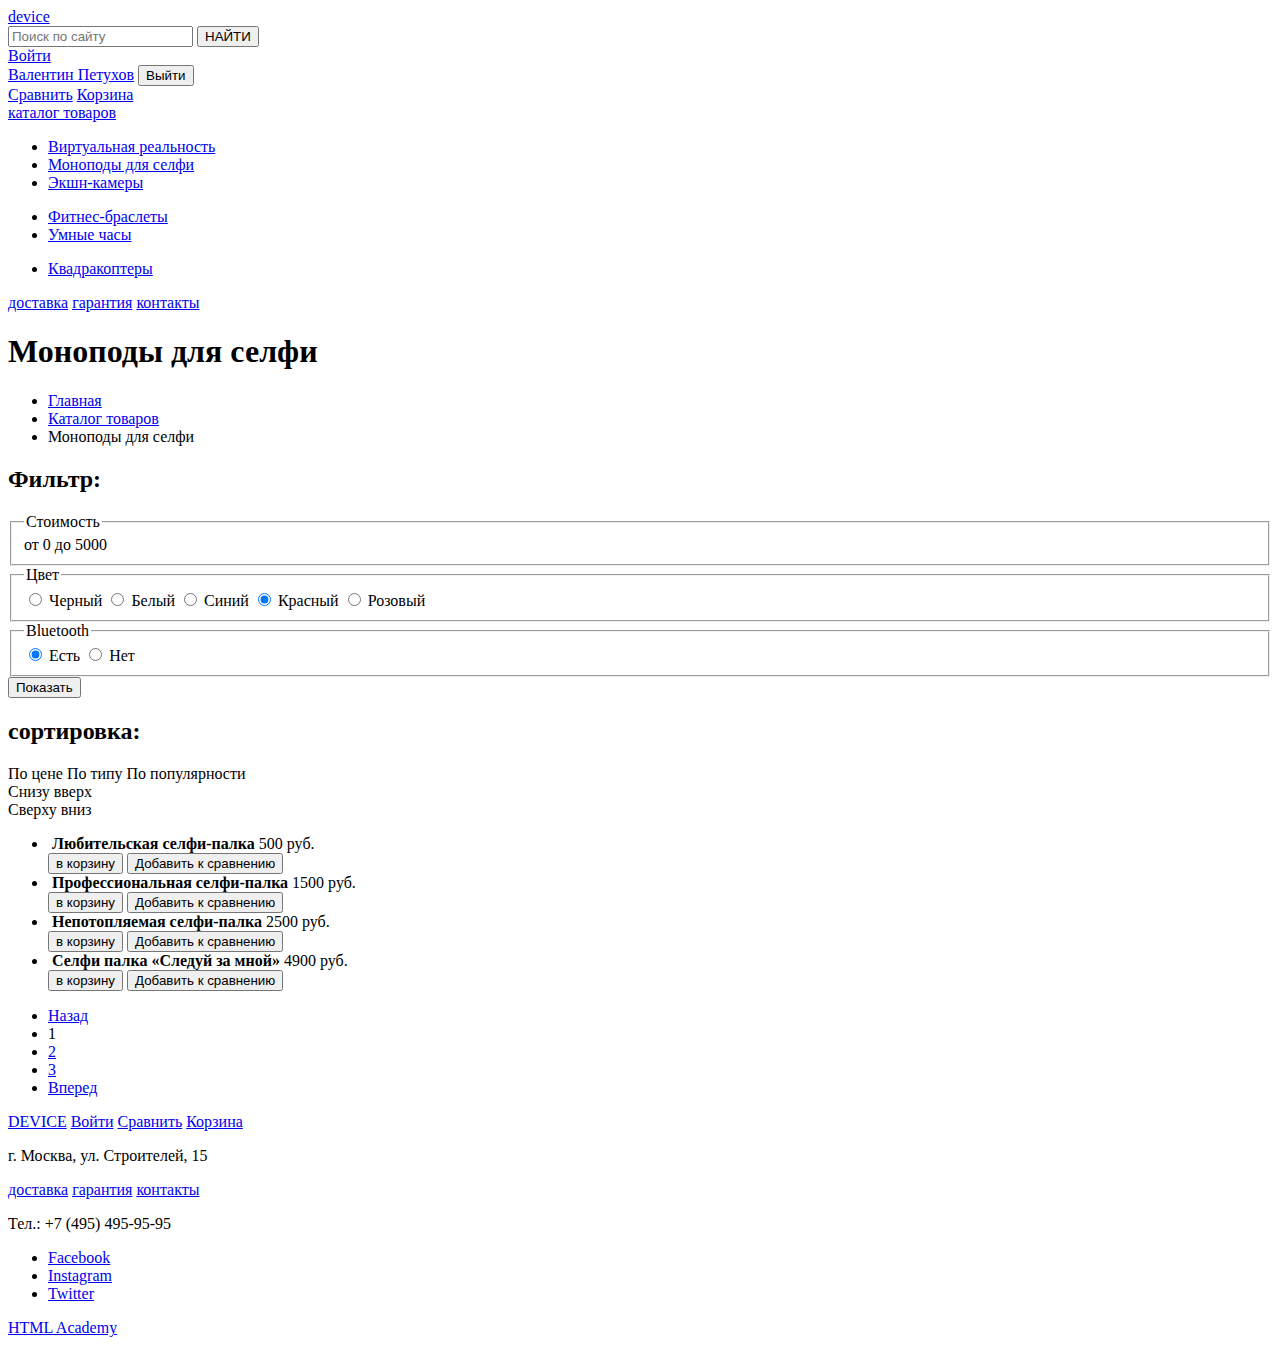
==== catalog.html @ 4309c5f3 "Сделал верстку страницы каталога" ====
<!DOCTYPE html>
<html lang="ru">
  <head>
    <meta charset="UTF-8">
    <meta name="keywords" content="купить гаджет">
    <meta name="description" content="Отличный сайт гаджетов">
    <title>DEVICE</title>
  </head>

  <body class="inner-page">
    <header>
      <a class="header-logo logo" href="index.html">device</a>

      <form class="header-site-search" action="#" method="get">
        <input type="text" placeholder="Поиск по сайту">
        <input type="submit" value="НАЙТИ">
      </form>

      <div class="header-user">
        <div class="header-user-out">
          <a class="header-user-link user-link" href="#">Войти</a>
        </div>
        <div class="header-user-in">
          <a href="#">Валентин Петухов</a>
          <button>Выйти</button>
        </div>
      </div>

      <a class="header-compare compare" href="#">Сравнить</a>

      <a class="header-cart cart" href="#">Корзина</a>

      <div class="header-catalog-goods">
        <a href="#">каталог товаров</a>
        <div class="header-catalog-goods-contains">
          <ul class="header-catalog-goods-peopls">
            <li><a href="#">Виртуальная реальность</a></li>
            <li><a href="#">Моноподы для селфи</a></li>
            <li><a href="#">Экшн-камеры</a></li>
          </ul>
          <ul class="header-catalog-goods-gadget">
            <li><a href="#">Фитнес-браслеты</a></li>
            <li><a href="#">Умные часы</a></li>
          </ul>
          <ul class="header-catalog-goods-quadcopter">
            <li><a href="#">Квадракоптеры</a></li>
          </ul>
        </div>
      </div>

      <a class="header-delivery delivery" href="#">доставка</a>

      <a class="header-guarantee guarantee" href="#">гарантия</a>

      <a class="header-contacts contacts" href="#" >контакты</a>

    </header>

    <main>
      <h1>Моноподы для селфи</h1>

      <ul class="headcrambs">
        <li><a href="index.html">Главная</a></li>
        <li><a href="#">Каталог товаров</a></li>
        <li><a>Моноподы для селфи</a></li>
      </ul>

      <form class="filters" action="#" method="get">

        <h2 class="filters-title">Фильтр:</h2>

        <fieldset class="filters-cost">
          <legend class="filters-legend">Стоимость</legend>
          <div class="scale">
            <div class="bar"></div>
            <div class="toggle toggle-min"></div>
            <div class="toggle toggle-max"></div>
          </div>
          <span class="cost-min">от 0</span>
          <span class="cost-max">до 5000</span>
        </fieldset>

        <fieldset class="filters-color">
          <legend class="filters-legend">Цвет</legend>
          <input type="radio" name="color" value="black" id="black" checked>
          <label for="black">Черный</label>
          <input type="radio" name="color" value="white" id="white">
          <label for="white">Белый</label>
          <input type="radio" name="color" value="blue" id="blue" checked>
          <label for="blue">Синий</label>
          <input type="radio" name="color" value="red" id="red" checked>
          <label for="red">Красный</label>
          <input type="radio" name="color" value="pink" id="pink">
          <label for="pink">Розовый</label>
        </fieldset>

        <fieldset class="filters-bluetooth">
          <legend class="filters-legend">Bluetooth</legend>
          <input type="radio" name="bluetooth" value="bluetooth-in" id="bluetooth-in" checked>
          <label for="bluetooth-in">Есть</label>
          <input type="radio" name="bluetooth" value="bluetooth-out" id="bluetooth-out">
          <label for="bluetooth-out">Нет</label>
        </fieldset>

        <button type="submit">Показать</button>

      </form>

      <div class="sort-catalog-container">

        <section class="sort">
          <h2 class="visually-hidden">сортировка:</h2>
          <span class="sort-cost sort-active">По цене</span>
          <span class="sort-type">По типу</span>
          <span class="sort-popularity">По популярности</span>
          <div class="sort-contain">
            <div class="sort-bottom-up sort-bu-activ">
              <span class="visually-hidden">Cнизу вверх</span>
            </div>
            <div class="sort-up-bottom">
              <span class="visually-hidden">Сверху вниз</span>
            </div>
          </div>
        </section>

        <ul class="goods">
          <li class="goods-items">
            <img class="goods-image" src="" alt="">
            <b class="goods-title">Любительская селфи-палка</b>
            <span class="goods-prise">500 руб.</span>
            <div class="goods-hover">
              <button class="btn" type="button">в корзину</button>
              <button class="goods-compare">Добавить к сравнению</button>
            </div>
          </li>
          <li class="goods-items">
            <img class="goods-image" src="" alt="">
            <b class="goods-title">Профессиональная селфи-палка</b>
            <span class="goods-prise">1500 руб.</span>
            <div class="goods-hover">
              <button class="btn" type="button">в корзину</button>
              <button class="goods-compare">Добавить к сравнению</button>
            </div>
          </li>
          <li class="goods-items">
            <img class="goods-image" src="" alt="">
            <b class="goods-title">Непотопляемая селфи-палка</b>
            <span class="goods-prise">2500 руб.</span>
            <div class="goods-hover">
              <button class="btn" type="button">в корзину</button>
              <button class="goods-compare">Добавить к сравнению</button>
            </div>
          </li>
          <li class="goods-items goods-new">
            <img class="goods-image" src="" alt="">
            <b class="goods-title">Селфи палка «Следуй за мной»</b>
            <span class="goods-prise">4900 руб.</span>
            <div class="goods-hover">
              <button class="btn" type="button">в корзину</button>
              <button class="goods-compare">Добавить к сравнению</button>
            </div>
          </li>
        </ul>

        <ul class="pagination-list">
          <li><a class="prev" href="#">Назад</a></li>
          <li><a class="pagination-current">1</a></li>
          <li><a href="#">2</a></li>
          <li><a href="#">3</a></li>
          <li><a class="next" href="#">Вперед</a></li>
        </ul>
      </div>

    </main>

    <footer>
      <a class="footer-logo logo" href="index.html">DEVICE</a>
      <a class="footer-user-link user-link" href="#">Войти</a>
      <a class="footer-compare compart" href="#">Сравнить</a>
      <a class="footer-cart cart" href="#">Корзина</a>
      <p class="footer-address">г. Москва, ул. Строителей, 15</p>
      <a class="footer-delivery delivery" href="#">доставка</a>
      <a class="footer-guarantee guarantee" href="#">гарантия</a>
      <a class="footer-contacts contacts" href="#">контакты</a>
      <p class="footer-phone">Тел.: +7 (495) 495-95-95</p>
      <div class="footer-social">
        <ul>
          <li><a href="#"><span class="visually-hidden">Facebook</span></a></li>
          <li><a href="#"><span class="visually-hidden">Instagram</span></a></li>
          <li><a href="#"><span class="visually-hidden">Twitter</span></a></li>
        </ul>
      </div>
      <a href="#"><span class="visually-hidden">HTML Academy</span></a>
    </footer>

  </body>

</html>
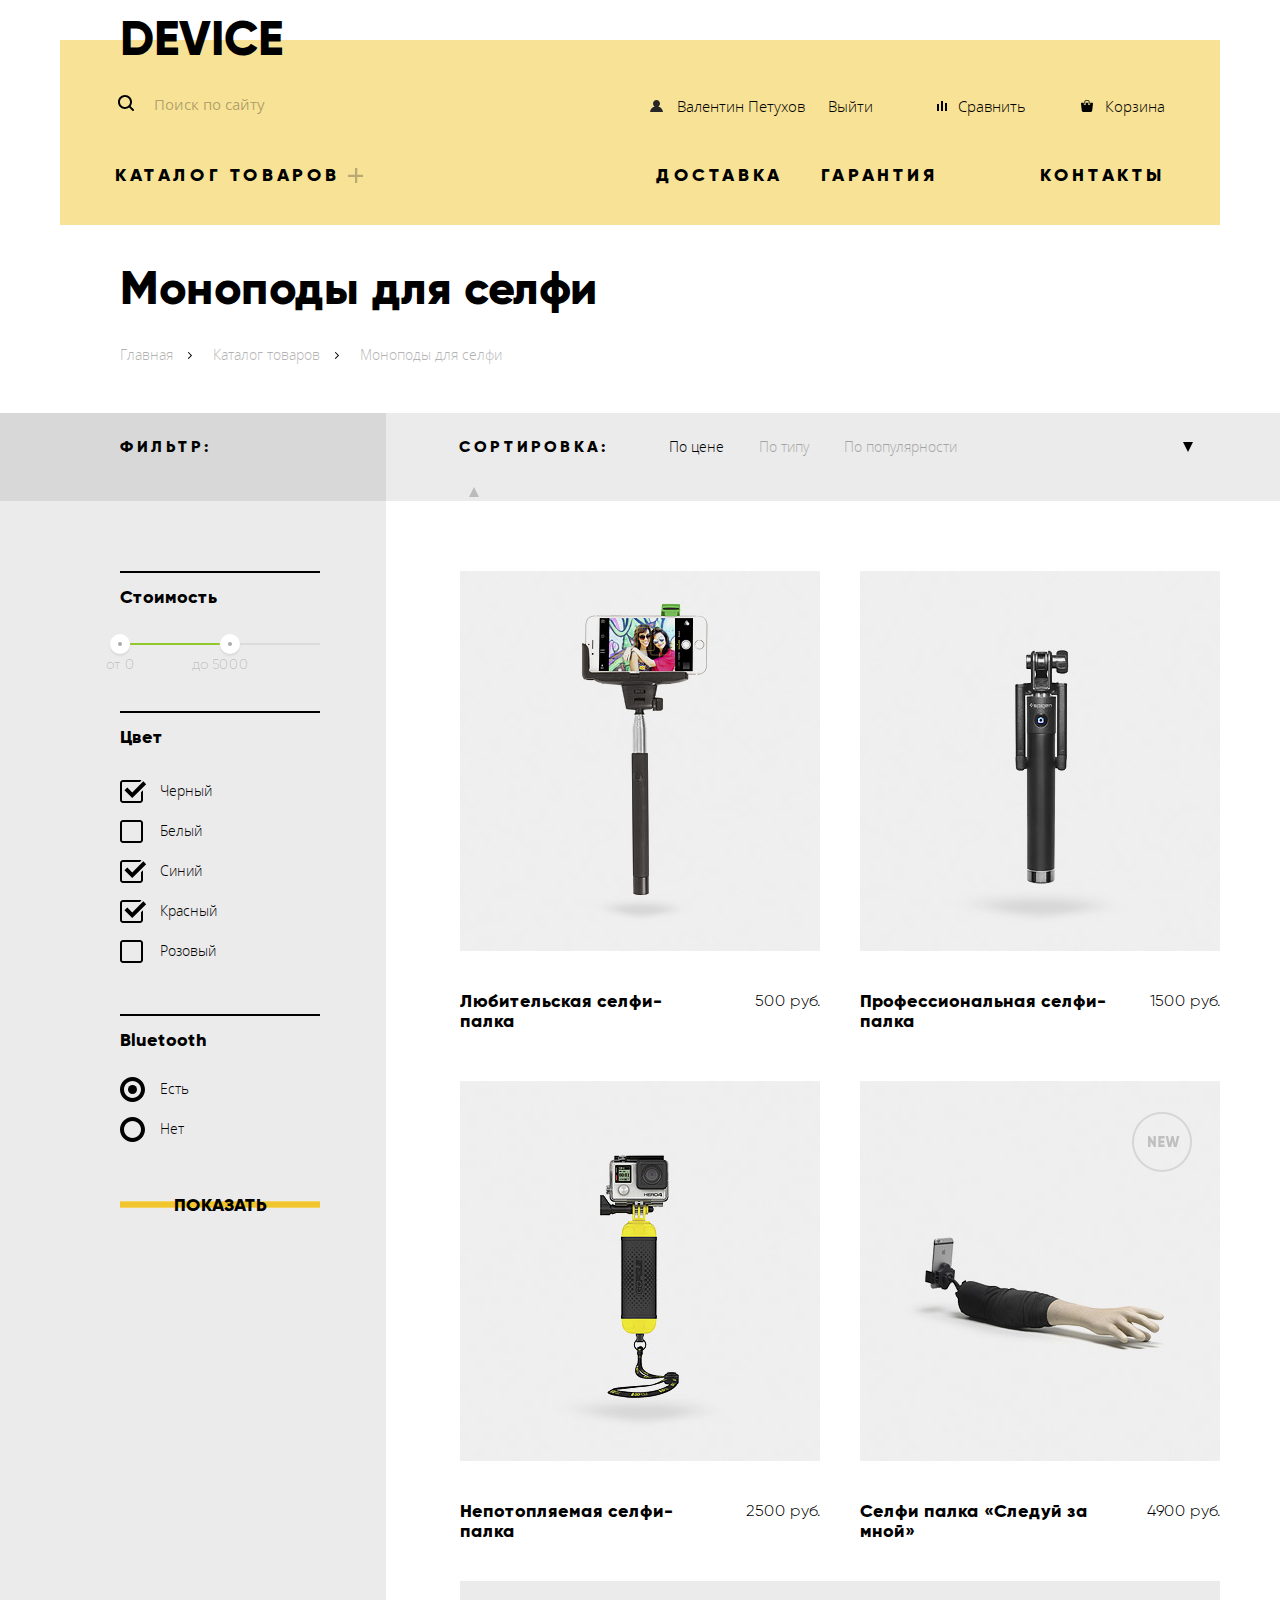
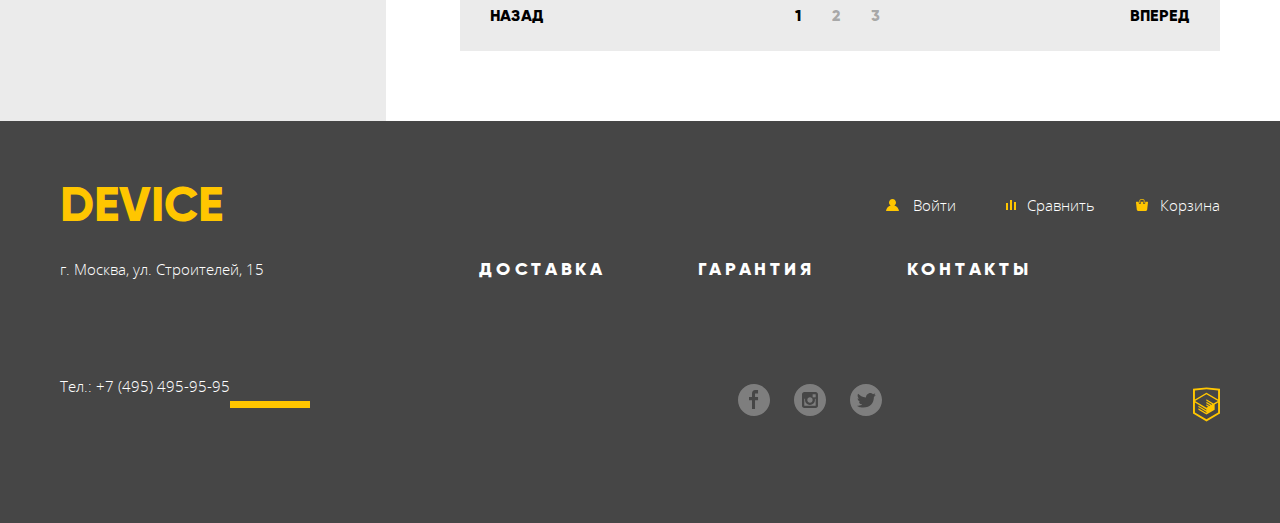
==== commit 1ac8c6b0: "Добавил все стили" ====
--- a/catalog.html
+++ b/catalog.html
@@ -4,193 +4,214 @@
     <meta charset="UTF-8">
     <meta name="keywords" content="купить гаджет">
     <meta name="description" content="Отличный сайт гаджетов">
+    <link rel="stylesheet" href="css/normalize.css">
+    <link rel="stylesheet" href="css/style.css">
     <title>DEVICE</title>
   </head>
 
   <body class="inner-page">
-    <header>
-      <a class="header-logo logo" href="index.html">device</a>
-
-      <form class="header-site-search" action="#" method="get">
-        <input type="text" placeholder="Поиск по сайту">
-        <input type="submit" value="НАЙТИ">
-      </form>
-
-      <div class="header-user">
-        <div class="header-user-out">
-          <a class="header-user-link user-link" href="#">Войти</a>
-        </div>
-        <div class="header-user-in">
-          <a href="#">Валентин Петухов</a>
-          <button>Выйти</button>
-        </div>
-      </div>
-
-      <a class="header-compare compare" href="#">Сравнить</a>
-
-      <a class="header-cart cart" href="#">Корзина</a>
-
-      <div class="header-catalog-goods">
-        <a href="#">каталог товаров</a>
-        <div class="header-catalog-goods-contains">
-          <ul class="header-catalog-goods-peopls">
-            <li><a href="#">Виртуальная реальность</a></li>
-            <li><a href="#">Моноподы для селфи</a></li>
-            <li><a href="#">Экшн-камеры</a></li>
-          </ul>
-          <ul class="header-catalog-goods-gadget">
-            <li><a href="#">Фитнес-браслеты</a></li>
-            <li><a href="#">Умные часы</a></li>
-          </ul>
-          <ul class="header-catalog-goods-quadcopter">
-            <li><a href="#">Квадракоптеры</a></li>
-          </ul>
-        </div>
-      </div>
-
-      <a class="header-delivery delivery" href="#">доставка</a>
-
-      <a class="header-guarantee guarantee" href="#">гарантия</a>
-
-      <a class="header-contacts contacts" href="#" >контакты</a>
-
-    </header>
+    <div class="wrapper">
+      <header class="site-header">
+        <a href="index.html" class="header-logo logo">device</a>
+
+        <form class="header-site-search" action="#" method="get">
+          <input type="search" placeholder="Поиск по сайту">
+          <input type="submit" value="Найти">
+        </form>
+
+        <div class="header-user">
+          <div class="header-user-out">
+            <a class="header-user-link user-link" href="#">Войти</a>
+          </div>
+          <div class="header-user-in show">
+            <a href="#">Валентин Петухов</a>
+            <button>Выйти</button>
+          </div>
+        </div>
+
+        <a class="compare" href="#">Сравнить</a>
+
+        <a class="cart" href="#">Корзина</a>
+
+        <div class="header-catalog-goods">
+          <a href="#"><span>каталог товаров</span></a>
+          <div class="header-catalog-goods-contains">
+            <ul class="header-catalog-goods-peopls">
+              <li><a href="#">Виртуальная реальность</a></li>
+              <li><a href="#">Моноподы для селфи</a></li>
+              <li><a href="#">Экшн-камеры</a></li>
+            </ul>
+            <ul class="header-catalog-goods-gadget">
+              <li><a href="#">Фитнес-браслеты</a></li>
+              <li><a href="#">Умные часы</a></li>
+            </ul>
+            <ul class="header-catalog-goods-quadcopter">
+              <li><a href="#">Квадракоптеры</a></li>
+            </ul>
+          </div>
+        </div>
+
+        <a class="header-delivery delivery" href="#">доставка</a>
+
+        <a class="header-guarantee guarantee" href="#">гарантия</a>
+
+        <a class="header-contacts contacts" href="#" >контакты</a>
+      </header>
+    </div>
 
     <main>
-      <h1>Моноподы для селфи</h1>
-
-      <ul class="headcrambs">
-        <li><a href="index.html">Главная</a></li>
-        <li><a href="#">Каталог товаров</a></li>
-        <li><a>Моноподы для селфи</a></li>
-      </ul>
-
-      <form class="filters" action="#" method="get">
-
-        <h2 class="filters-title">Фильтр:</h2>
-
-        <fieldset class="filters-cost">
-          <legend class="filters-legend">Стоимость</legend>
-          <div class="scale">
-            <div class="bar"></div>
-            <div class="toggle toggle-min"></div>
-            <div class="toggle toggle-max"></div>
-          </div>
-          <span class="cost-min">от 0</span>
-          <span class="cost-max">до 5000</span>
-        </fieldset>
-
-        <fieldset class="filters-color">
-          <legend class="filters-legend">Цвет</legend>
-          <input type="radio" name="color" value="black" id="black" checked>
-          <label for="black">Черный</label>
-          <input type="radio" name="color" value="white" id="white">
-          <label for="white">Белый</label>
-          <input type="radio" name="color" value="blue" id="blue" checked>
-          <label for="blue">Синий</label>
-          <input type="radio" name="color" value="red" id="red" checked>
-          <label for="red">Красный</label>
-          <input type="radio" name="color" value="pink" id="pink">
-          <label for="pink">Розовый</label>
-        </fieldset>
-
-        <fieldset class="filters-bluetooth">
-          <legend class="filters-legend">Bluetooth</legend>
-          <input type="radio" name="bluetooth" value="bluetooth-in" id="bluetooth-in" checked>
-          <label for="bluetooth-in">Есть</label>
-          <input type="radio" name="bluetooth" value="bluetooth-out" id="bluetooth-out">
-          <label for="bluetooth-out">Нет</label>
-        </fieldset>
-
-        <button type="submit">Показать</button>
-
-      </form>
-
-      <div class="sort-catalog-container">
-
-        <section class="sort">
-          <h2 class="visually-hidden">сортировка:</h2>
-          <span class="sort-cost sort-active">По цене</span>
-          <span class="sort-type">По типу</span>
-          <span class="sort-popularity">По популярности</span>
-          <div class="sort-contain">
-            <div class="sort-bottom-up sort-bu-activ">
-              <span class="visually-hidden">Cнизу вверх</span>
-            </div>
-            <div class="sort-up-bottom">
-              <span class="visually-hidden">Сверху вниз</span>
-            </div>
-          </div>
-        </section>
-
-        <ul class="goods">
-          <li class="goods-items">
-            <img class="goods-image" src="" alt="">
-            <b class="goods-title">Любительская селфи-палка</b>
-            <span class="goods-prise">500 руб.</span>
-            <div class="goods-hover">
-              <button class="btn" type="button">в корзину</button>
-              <button class="goods-compare">Добавить к сравнению</button>
-            </div>
-          </li>
-          <li class="goods-items">
-            <img class="goods-image" src="" alt="">
-            <b class="goods-title">Профессиональная селфи-палка</b>
-            <span class="goods-prise">1500 руб.</span>
-            <div class="goods-hover">
-              <button class="btn" type="button">в корзину</button>
-              <button class="goods-compare">Добавить к сравнению</button>
-            </div>
-          </li>
-          <li class="goods-items">
-            <img class="goods-image" src="" alt="">
-            <b class="goods-title">Непотопляемая селфи-палка</b>
-            <span class="goods-prise">2500 руб.</span>
-            <div class="goods-hover">
-              <button class="btn" type="button">в корзину</button>
-              <button class="goods-compare">Добавить к сравнению</button>
-            </div>
-          </li>
-          <li class="goods-items goods-new">
-            <img class="goods-image" src="" alt="">
-            <b class="goods-title">Селфи палка «Следуй за мной»</b>
-            <span class="goods-prise">4900 руб.</span>
-            <div class="goods-hover">
-              <button class="btn" type="button">в корзину</button>
-              <button class="goods-compare">Добавить к сравнению</button>
-            </div>
-          </li>
-        </ul>
-
-        <ul class="pagination-list">
-          <li><a class="prev" href="#">Назад</a></li>
-          <li><a class="pagination-current">1</a></li>
-          <li><a href="#">2</a></li>
-          <li><a href="#">3</a></li>
-          <li><a class="next" href="#">Вперед</a></li>
+
+      <div class="wrapper-ip">
+        <h1>Моноподы для селфи</h1>
+
+        <ul class="headcrambs">
+          <li><a href="index.html">Главная</a></li>
+          <li><a href="#">Каталог товаров</a></li>
+          <li><a>Моноподы для селфи</a></li>
         </ul>
       </div>
 
+      <div class="filter-catalog-background">
+
+        <div class="filter-catalog-top">
+          <div class="wrapper-ip">
+            <h2 class="filters-title">Фильтр:</h2>
+
+            <section class="sort">
+              <h2>сортировка:</h2>
+              <span class="sort-cost sort-active">По цене</span>
+              <span class="sort-type">По типу</span>
+              <span class="sort-popularity">По популярности</span>
+              <div class="sort-bottom-up sort-bu-activ">
+                  <span class="visually-hidden">Cнизу вверх</span>
+              </div>
+              <div class="sort-up-bottom">
+                <span class="visually-hidden">Сверху вниз</span>
+              </div>
+            </section>
+          </div>
+        </div>
+
+        <div class="filter-goods-continer wrapper-ip">
+          <form class="filters" action="#" method="get">
+            
+            <fieldset class="filters-cost">
+              <legend class="filters-legend">Стоимость</legend>
+              <div class="scale">
+                <div class="bar"></div>
+                <div class="toggle toggle-min"></div>
+                <div class="toggle toggle-max"></div>
+                <span class="cost-min">от 0</span>
+                <span class="cost-max">до 5000</span>
+              </div>
+            </fieldset>
+
+            <fieldset class="filters-color">
+              <legend class="filters-legend">Цвет</legend>
+              <input class="visually-hidden" type="checkbox" name="color" value="black" id="black" checked>
+              <label for="black">Черный</label>
+              <input class="visually-hidden" type="checkbox" name="color" value="white" id="white">
+              <label for="white">Белый</label>
+              <input class="visually-hidden" type="checkbox" name="color" value="blue" id="blue" checked>
+              <label for="blue">Синий</label>
+              <input class="visually-hidden" type="checkbox" name="color" value="red" id="red" checked>
+              <label for="red">Красный</label>
+              <input class="visually-hidden" type="checkbox" name="color" value="pink" id="pink">
+              <label for="pink">Розовый</label>
+            </fieldset>
+
+            <fieldset class="filters-bluetooth">
+              <legend class="filters-legend">Bluetooth</legend>
+              <input class="visually-hidden" type="radio" name="bluetooth" value="bluetooth-in" id="bluetooth-in" checked>
+              <label for="bluetooth-in">Есть</label>
+              <input class="visually-hidden" type="radio" name="bluetooth" value="bluetooth-out" id="bluetooth-out">
+              <label for="bluetooth-out">Нет</label>
+            </fieldset>
+
+            <button class="btn" type="submit">Показать</button>
+          </form>
+          
+          <div class="goods-pagination-container">
+
+            <ul class="goods">
+              <li class="goods-items">
+                <img class="goods-image" src="img/item-1.jpg" alt="Любительская селфи-палка" width="360" height="380">
+                <div class="goods-title-price-contain">
+                  <b class="goods-title">Любительская селфи-палка</b>
+                  <span class="goods-prise">500 руб.</span>
+                </div>
+                <div class="goods-hover">
+                  <button class="btn" type="button">в корзину</button>
+                  <button class="goods-compare">Добавить к сравнению</button>
+                </div>
+              </li>
+              <li class="goods-items">
+                <img class="goods-image" src="img/item-2.jpg" alt="Профессиональная селфи-палка" width="360" height="380">
+                <div class="goods-title-price-contain">
+                  <b class="goods-title">Профессиональная селфи-палка</b>
+                  <span class="goods-prise">1500 руб.</span>
+                </div>
+                <div class="goods-hover">
+                  <button class="btn" type="button">в корзину</button>
+                  <button class="goods-compare">Добавить к сравнению</button>
+                </div>
+              </li>
+              <li class="goods-items">
+                <img class="goods-image" src="img/item-3.jpg" alt="Непотопляемая селфи-палка" width="360" height="380">
+                <div class="goods-title-price-contain">
+                  <b class="goods-title">Непотопляемая селфи-палка</b>
+                  <span class="goods-prise">2500 руб.</span>
+                </div>
+                <div class="goods-hover">
+                  <button class="btn" type="button">в корзину</button>
+                  <button class="goods-compare">Добавить к сравнению</button>
+                </div>
+              </li>
+              <li class="goods-items goods-new">
+                <img class="goods-image" src="img/item-4.jpg" alt="Селфи палка «Следуй за мной»" width="360" height="380">
+                <div class="goods-title-price-contain">
+                  <b class="goods-title">Селфи палка «Следуй за мной»</b>
+                  <span class="goods-prise">4900 руб.</span>
+                </div>
+                <div class="goods-hover">
+                  <button class="btn" type="button">в корзину</button>
+                  <button class="goods-compare">Добавить к сравнению</button>
+                </div>
+              </li>
+            </ul>
+
+            <ul class="pagination-list">
+              <li><a class="prev" href="#">Назад</a></li>
+              <li><a class="pagination-current">1</a></li>
+              <li><a href="#">2</a></li>
+              <li><a href="#">3</a></li>
+              <li><a class="next" href="#">Вперед</a></li>
+            </ul>
+          </div>
+        </div>
+      </div>
+
     </main>
 
     <footer>
-      <a class="footer-logo logo" href="index.html">DEVICE</a>
-      <a class="footer-user-link user-link" href="#">Войти</a>
-      <a class="footer-compare compart" href="#">Сравнить</a>
-      <a class="footer-cart cart" href="#">Корзина</a>
-      <p class="footer-address">г. Москва, ул. Строителей, 15</p>
-      <a class="footer-delivery delivery" href="#">доставка</a>
-      <a class="footer-guarantee guarantee" href="#">гарантия</a>
-      <a class="footer-contacts contacts" href="#">контакты</a>
-      <p class="footer-phone">Тел.: +7 (495) 495-95-95</p>
-      <div class="footer-social">
-        <ul>
-          <li><a href="#"><span class="visually-hidden">Facebook</span></a></li>
-          <li><a href="#"><span class="visually-hidden">Instagram</span></a></li>
-          <li><a href="#"><span class="visually-hidden">Twitter</span></a></li>
+      <div class="wrapper">
+        <a class="footer-logo logo" href="index.html" >DEVICE</a>
+        <a class="footer-user-link user-link" href="#">Войти</a>
+        <a class="footer-compare compare" href="#">Сравнить</a>
+        <a class="footer-cart cart" href="#">Корзина</a>
+        <p class="footer-address">г. Москва, ул. Строителей, 15</p>
+        <a class="footer-delivery delivery" href="#">доставка</a>
+        <a class="footer-guarantee guarantee" href="#">гарантия</a>
+        <a class="footer-contacts contacts" href="#">контакты</a>
+        <p class="footer-phone">Тел.: +7 (495) 495-95-95</p>
+        <span class="footer-styleline"></span>
+        <ul class="footer-social">
+          <li><a class="footer-social-fb" href="#"><span class="visually-hidden">Facebook</span></a></li>
+          <li><a class="footer-social-inst" href="#"><span class="visually-hidden">Instagram</span></a></li>
+          <li><a class="footer-social-tw" href="#"><span class="visually-hidden">Twitter</span></a></li>
         </ul>
+        <a class="footer-copyright" href="#"><span class="visually-hidden">HTML Academy</span></a>
       </div>
-      <a href="#"><span class="visually-hidden">HTML Academy</span></a>
     </footer>
 
   </body>
--- a/css/style.css
+++ b/css/style.css
@@ -0,0 +1,1859 @@
+@font-face {
+  font-family: 'Gilroy';
+  font-style: normal;
+  font-weight: 300;
+  src: local('Gilroy Light'),
+       url('../fonts/Gilroy-Light.woff') format('woff');
+}
+
+@font-face {
+  font-family: 'Gilroy';
+  font-style: normal;
+  font-weight: 900;
+  src: local('Gilroy ExtraBold'),
+       url('../fonts/Gilroy-ExtraBold.woff') format('woff');
+}
+
+@font-face {
+  font-family: 'OpenSans';
+  font-style: normal;
+  font-weight: 300;
+  src: local('Open Sans Light'),
+       url('../fonts/opensanslight.woff') format('woff');
+}
+
+@font-face {
+  font-family: 'OpenSans';
+  font-style: normal;
+  font-weight: 400;
+  src: local('Open Sans'),
+       url('../fonts/opensans.woff') format('woff');
+}
+
+body {
+  padding: 0;
+  margin: 0;
+  box-sizing: border-box;
+  min-width: 1200px;
+
+  font-family: 'Gilroy', sans-serif;
+  font-size: 18px;
+  line-height: 20px;
+  font-weight: bolder;
+  text-transform: uppercase;
+  color: #000;
+
+  background-color: #fff;
+}
+
+*, 
+*::before,
+*::after {
+  box-sizing: inherit;
+}
+
+a {
+  text-decoration: none;
+}
+
+img {
+  max-width: 100%;
+  height: auto;
+}
+
+.visually-hidden:not(:focus):not(:active),
+input.visually-hidden {
+  position: absolute;
+
+  width: 1px;
+  height: 1px;
+  margin: -1px;
+  border: 0;
+  padding: 0;
+
+  white-space: nowrap;
+
+  clip-path: inset(100%);
+  clip: rect(0 0 0 0);
+  overflow: hidden;
+}
+
+.wrapper {
+  width: 1160px;
+  margin: 0 auto;
+}
+
+.btn {
+  display: inline-block;
+  padding: 10px 45px;
+  height: 40px;
+
+  font-family: 'Gilroy', sans-serif;
+  font-size: 18px;
+  line-height: 18px;
+  font-weight: bolder;
+  text-transform: uppercase;
+  text-align: center;
+  vertical-align: middle;
+  color: #000;
+
+  background-color: transparent;
+  border: none;
+  background-image: 
+  linear-gradient(transparent 0, transparent 16px, #f4d361 16px, #f4d361 17px, #f0c52e 17px, #f0c52e 22px, #f4d361 22px, #f4d361 23px, transparent 23px, transparent 100%);
+}
+
+.btn:hover {
+  background-image: none;
+  background-color: #f0c52e
+}
+
+.btn:active {
+  color: rgba(0,0,0,.3);
+}
+
+.site-header {
+  position: relative;
+
+  display: flex;
+  flex-wrap: wrap;
+  align-items: center;
+  padding: 55px;
+  padding-top: 35px;
+  padding-bottom: 40px;
+  margin-top: 40px;
+  background-color: #f7e296;
+}
+
+.logo {
+  font-size: 48px;
+  line-height: 48px;
+
+  cursor: default;
+  color: #000;
+}
+
+.logo[href]:hover {
+  opacity: .6;
+
+  cursor: pointer;
+}
+
+.logo[href]:active {
+  opacity: .3;
+}
+
+.header-logo {
+  position: absolute;
+  top: -25px;
+  left: 60px;
+}
+
+.header-site-search {
+  display: flex;
+  padding: 0;
+  margin: 0;
+  margin-right: 100px;
+  margin-bottom: 40px;
+  height: 50px;
+  width: 435px;
+
+  font-size: 0;
+}
+
+.header-site-search input[type="submit"] {
+  display: none;
+  padding: 5px 15px;
+
+  font-family: "OpenSans", sans-serif;
+  font-size: 15px;
+  line-height: 36px;
+  text-align: center;
+  
+  border: 2px solid #000;
+  background-color: transparent;
+}
+
+.header-site-search input[type="search"] {
+  padding-top: 10px;
+  padding-left: 39px;
+  width: 355px;
+
+  font-family: "OpenSans", sans-serif;
+  font-size: 15px;
+  line-height: 36px;
+  color: rgb(0,0,0);
+
+  background-color: transparent;
+  background-image: url("../img/search.svg");
+  background-repeat: no-repeat;
+  background-position: 3px 20px;
+  border: none;
+  border-bottom: 2px solid transparent;
+}
+
+.header-site-search input[type="search"]::-webkit-input-placeholder {
+  font-family: "OpenSans", sans-serif;
+  font-size: 15px;
+  line-height: 36px;
+  color: rgba(0,0,0,.3);
+}
+
+.header-site-search input[type="search"]::-moz-placeholder {
+  font-size: 15px;
+  line-height: 36px;
+  font-family: "OpenSans", sans-serif;
+  color: rgba(0,0,0,.3);
+}
+
+.header-site-search input[type="search"]:hover::-webkit-input-placeholder {
+  color: rgba(0,0,0,.6);
+}
+
+.header-site-search input[type="search"]:hover::-moz-placeholder {
+  color: rgba(0,0,0,.6);
+}
+
+.header-site-search input[type="search"]:focus {
+  border-color: #000;
+}
+
+.header-site-search input[type="search"]:focus+input[type="submit"]{
+  display: block;
+}
+
+.header-site-search input[type="submit"]:hover {
+  color: #fff;
+
+  background-color: #000;
+}
+
+.header-site-search input[type="submit"]:active {
+  color: rgba(255,255,255,.3);
+}
+
+.header-user {
+  width: 260px;
+  margin-right: 27px;
+  margin-bottom: 29px;
+}
+
+.header-user-out {
+  display: none;
+  width: 80px;
+}
+
+.user-link,
+.header-user-in a,
+.compare,
+.cart {
+  padding-left: 27px;
+
+  font-family: "OpenSans", sans-serif;
+  font-size: 15px;
+  line-height: 36px;
+  text-transform: none;
+  font-weight: 300;
+  color: #000;
+
+  background-repeat: no-repeat;
+  background-position: 0 50%;
+}
+
+.user-link {
+  width: 80px;
+
+  background-image: url("../img/user.svg");
+}
+
+.header-user-in {
+  display: none;
+}
+
+.header-user-in a {
+  margin-right: 18px;
+  background-image: url("../img/user.svg");
+}
+
+.header-user-in button {
+  padding: 0;
+  font-family: "OpenSans", sans-serif;
+  font-size: 15px;
+  line-height: 36px;
+  text-transform: none;
+  font-weight: 300;
+  color: #000;
+
+  background-color: transparent;
+  border: none;
+}
+
+.header-user-in a {
+  margin-right: 18px;
+  background-image: url("../img/user.svg");
+}
+
+.compare {
+  background-image: url("../img/compare.svg");
+  padding-left: 21px;
+  margin-right: auto;
+  margin-bottom: 29px;
+}
+
+.cart {
+  background-image: url("../img/cart.svg");
+  padding-left: 24px;
+  margin-bottom: 29px;
+}
+
+.user-link:hover,
+.header-user-in a:hover,
+.header-user-in button:hover,
+.compare:hover,
+.cart:hover {
+  opacity: .6;
+}
+
+.user-link:active,
+.header-user-in a:active,
+.header-user-in button:active,
+.compare:active,
+.cart:active {
+  opacity: .3;
+}
+
+.header-catalog-goods>a,
+.delivery,
+.guarantee,
+.contacts {
+  font-size: 18px;
+  line-height: 18px;
+  color: #000;
+  letter-spacing: .2em;
+}
+
+.header-catalog-goods>a{
+  position: relative;
+
+  padding-right: 23px;
+  margin-right: 293px;
+}
+
+.header-catalog-goods>a::after {
+  content: '';
+
+  position: absolute;
+  right: 0;
+  top: 50%;
+
+  width: 15px;
+  height: 15px;
+  margin-top: -7.5px;
+
+  background-image: url("../img/plus.png");
+  background-repeat: no-repeat;
+  background-position: 0 0;
+}
+
+.header-catalog-goods-contains {
+  position: absolute;
+  left: 0;
+  top: 150px;
+  z-index: 10;
+  
+  display: none;
+  width: 100%;
+  padding: 55px;
+  padding-top: 40px;
+  padding-bottom: 8px;
+  margin: 0;
+  
+  background-color: #f7e296;
+}
+
+.header-catalog-goods-peopls,
+.header-catalog-goods-gadget,
+.header-catalog-goods-quadcopter {
+  padding: 0;
+  margin: 0;
+  margin-right: 60px;
+
+  font-family: "OpenSans", sans-serif;
+  font-size: 15px;
+  line-height: 15px;
+  text-transform: none;
+  font-weight: 300;
+
+  list-style: none;
+}
+
+.header-catalog-goods-contains a {
+  display: block;
+  margin-bottom: 26px;
+
+  color: #000;
+}
+
+.header-catalog-goods-contains a:hover{
+  opacity: .6;
+}
+
+.header-catalog-goods-contains a:active{
+  opacity: .3;
+}
+
+.header-catalog-goods:hover .header-catalog-goods-contains {
+  display: flex;
+}
+
+.header-delivery {
+  margin-right: 38px;
+}
+
+.header-guarantee {
+  margin-right: auto;
+}
+
+
+.header-catalog-goods>a:hover span,
+.delivery:hover,
+.guarantee:hover,
+.contacts:hover {
+  opacity: .6;
+}
+
+.header-catalog-goods>a:active span,
+.delivery:active,
+.guarantee:active,
+.contacts:active {
+  opacity: .3;
+}
+
+.slider {
+  position: relative;
+
+  padding-left: 600px;
+  padding-top: 100px;
+  margin-bottom: 73px;
+  min-height: 538px;
+
+
+  background-image: linear-gradient(#f7e296 0%, #f7e296 130px, #fff 130px, #fff 100%);
+}
+
+.slider::before {
+  content: '';
+
+  position: absolute;
+  top: 56px;
+  left: 600px;
+
+  width: 100px;
+  height: 7px;
+
+  background-color: #fff;
+}
+
+.slider-1, .slider-2, .slider-3 {
+  display: none;
+}
+
+.slider-selector {
+  position: absolute;
+  top: 346px;
+  left: 1000px;
+
+  font-size: 0;
+}
+
+.slider label {
+  position: relative;
+
+  display: inline-block;
+  width: 12px;
+  height: 12px;
+  margin-right: 21px;
+
+  border: 1px solid #000;
+  border-radius: 50%;
+
+  cursor: pointer;
+}
+
+.slider label::before {
+  position: absolute;
+  top: 50%;
+  left: 50%;
+ 
+  width: 6px;
+  height: 6px;
+  margin-left: -3px;
+  margin-top: -3px;
+
+  border: 1px solid #000;
+  border-radius: 50%;
+
+  cursor: pointer;
+}
+
+.slider img {
+  position: absolute;
+  top: 0;
+  left: 0;
+}
+
+.slider-number {
+  position: absolute;
+  top: 4px;
+  right: 0;
+
+  font-size: 180px;
+  line-height: 180px;
+  color: #fff;
+}
+
+.slider-title {
+  position: relative;
+  z-index: 1;
+
+  display: block;
+  margin-bottom: 25px;
+  min-height: 110px;
+
+  font-size: 47px;
+  line-height: 55px;
+  text-transform: none;
+}
+
+.slider-about {
+  margin: 0;
+  padding: 0;
+  margin-bottom: 35px;
+  min-height: 60px;
+
+  font-family: "OpenSans", sans-serif;
+  font-size: 15px;
+  line-height: 30px;
+  text-transform: none;
+  font-weight: 300;
+}
+
+.slider-btn {
+  margin-bottom: 53px;
+}
+
+.slider-features td {
+  width: 160px;
+  padding-bottom: 12px;
+
+  font-size: 36px;
+  line-height: 36px;
+  text-transform: none;
+  font-weight: 300;
+  text-align: left;
+}
+
+.slider-features th {
+  font-family: "OpenSans", sans-serif;
+  font-size: 13px;
+  line-height: 20px;
+  text-transform: none;
+  font-weight: 300;
+  text-align: left;
+}
+
+#slider-1:checked ~ .slider-1,
+#slider-2:checked ~ .slider-2,
+#slider-3:checked ~ .slider-3 {
+  display: block;
+}
+
+#slider-1:checked ~ .slider-selector label[for="slider-1"]::before,
+#slider-2:checked ~ .slider-selector label[for="slider-2"]::before,
+#slider-3:checked ~ .slider-selector label[for="slider-3"]::before {
+  content: '';
+}
+
+.catalog-goods {
+  margin-bottom: 70px;
+}
+
+.catalog-goods ul{
+  display: flex;
+  flex-wrap: wrap;
+  padding: 0;
+  margin: 0;
+
+  list-style: none;
+}
+
+.catalog-goods li{
+  width: 160px;
+  flex-grow: 0;
+  margin-right: 40px;
+  margin-bottom: 17px;
+}
+
+.catalog-goods li:nth-child(6n){
+  margin-right: 0;
+}
+
+.catalog-goods a{
+  position: relative;
+
+  display: block;
+  padding-top: 200px;
+
+  color: #000;
+  text-transform: none;
+
+  background-image: linear-gradient(#f7e296 0%, #f7e296 160px, transparent 160px, transparent 100%);
+}
+
+.catalog-goods svg{
+  position: absolute;
+  top: 80px;
+  left: 50%;
+
+  transform: translate(-50%, -50%);
+}
+
+.catalog-goods li:nth-child(2) svg{
+  top: 100px;
+}
+
+.catalog-goods a:hover {
+  background-image: linear-gradient(#f0c52e 0%, #f0c52e 160px, transparent 160px, transparent 100%);
+}
+
+.catalog-goods a:active svg {
+  opacity: .3;
+}
+
+.service {
+  background-image: linear-gradient( transparent 100px, #e5e5e5 100px);
+}
+
+.service .wrapper {
+  position: relative;
+
+  min-height: 390px;
+  margin-bottom: 90px;
+}
+
+.service-switch-container {
+  position: absolute;
+  top: 0;
+  left: 0;
+
+  display: flex;
+  flex-direction: column;
+  align-items: flex-start;
+  width: 284px;
+  height: 320px;
+
+  border-right: 8px solid #000;
+
+  overflow: hidden;
+}
+
+.service-switch-container label{
+  position: relative;
+
+  padding: 10px;
+  width: 160px;
+  margin-bottom: 25px;
+  text-align: center;
+}
+
+.service-switch-container label:first-child {
+  margin-top: 80px;
+}
+
+.service-switch-container label:last-child {
+  margin-bottom: 0;
+}
+
+.service-switch-container label::after {
+  position: absolute;
+  top:0;
+  right: -120px;
+
+  height: 40px;
+  width: 120px;
+
+  background-color: #000;
+}
+
+#service-delivery:checked ~ .service-switch-container label[for="service-delivery"],
+#service-guarantee:checked ~ .service-switch-container label[for="service-guarantee"],
+#service-credit:checked ~ .service-switch-container label[for="service-credit"] {
+  color: #f7e184;
+
+  background-image: none;
+  background-color: #000;
+}
+
+#service-delivery:checked ~ .service-switch-container label[for="service-delivery"]::after,
+#service-guarantee:checked ~ .service-switch-container label[for="service-guarantee"]::after,
+#service-credit:checked ~ .service-switch-container label[for="service-credit"]::after {
+  content: '';
+}
+
+.service-list {
+  padding: 0;
+  margin: 0;
+
+  list-style: none;
+}
+
+.service-list li {
+  position: absolute;
+  top: 53px;
+  left: 400px;
+
+  display: none;
+  padding-right: 320px;
+  padding-top: 20px;
+}
+
+.service-title {
+  margin: 0;
+  margin-bottom: 40px;
+
+  font-size: 47px;
+  line-height: 47px;
+  text-transform: none;
+}
+
+.service-description{
+  margin: 0;
+  width: 440px;
+
+  font-family: "OpenSans", sans-serif;
+  font-size: 15px;
+  line-height: 30px;
+  text-transform: none;
+  font-weight: 300;
+  text-align: left;
+}
+
+.service-list li:first-child {
+  background-image: url("../img/delivery.svg");
+  background-repeat: no-repeat;
+  background-position: top 32px right 60px;
+}
+
+.service-list li:nth-child(2) {
+  background-image: url("../img/warranty.svg");
+  background-repeat: no-repeat;
+  background-position: top 10px right 45px;
+}
+
+.service-list li:last-child {
+  background-image: url("../img/credit.svg");
+  background-repeat: no-repeat;
+  background-position: top 5px right 70px;
+}
+
+#service-delivery:checked ~ .service-list li:nth-child(1),
+#service-guarantee:checked ~ .service-list li:nth-child(2),
+#service-credit:checked ~ .service-list li:nth-child(3) {
+  display: block;
+}
+
+.manufacturer {
+  margin-bottom: 95px;
+}
+
+.manufacturer-list {
+  display: flex;
+  justify-content: space-between;
+
+  padding: 0;
+  margin: 0;
+
+  list-style: none;
+}
+
+.manufacturer-list a{
+  display: block;
+
+  width: 260px;
+  height: 100px;
+
+  background-repeat: no-repeat;
+  background-position: 0 0;
+}
+
+.manufacturer-list li:nth-child(1) a{
+  background-image: url("../img/logo-1.png");
+}
+
+.manufacturer-list li:nth-child(1) a:hover{
+  background-image: url("../img/logo-1-hover.png");
+}
+
+.manufacturer-list li:nth-child(2) a{
+  background-image: url("../img/logo-2.png");
+}
+
+.manufacturer-list li:nth-child(2) a:hover{
+  background-image: url("../img/logo-2-hover.png");
+}
+
+.manufacturer-list li:nth-child(3) a{
+  background-image: url("../img/logo-3.png");
+}
+
+.manufacturer-list li:nth-child(3) a:hover{
+  background-image: url("../img/logo-3-hover.png");
+}
+
+.manufacturer-list li:nth-child(4) a{
+  background-image: url("../img/logo-4.png");
+}
+
+.manufacturer-list li:nth-child(4) a:hover{
+  background-image: url("../img/logo-4-hover.png");
+}
+
+.about-us-contain {
+  display: flex;
+  justify-content: space-between;
+  margin-bottom: 85px;
+}
+
+.about-us-contain h2{
+  position: relative;
+
+  margin: 0;
+  padding: 50px 0;
+
+  font-size: 47px; 
+  line-height: 47px;
+  text-transform: none;
+}
+
+.about-us-contain h2::before{
+  content: '';
+
+  position: absolute;
+  top: 0;
+  left: 0;
+  width: 80px;
+  height: 7px;
+
+  background-color: #000;
+}
+
+.about-us-contain p{
+  margin: 0;
+
+  font-family: "OpenSans", sans-serif;
+  font-size: 15px;
+  line-height: 30px;
+  text-transform: none;
+  font-weight: 300;
+  text-align: left;
+}
+
+.about-us-contain .btn {
+  margin-top: auto;
+  width: 260px;
+}
+
+.about-us-delivery,
+.about-us-contacts {
+  display: flex;
+  flex-direction: column;
+  width: 560px;
+}
+
+.about-us-delivery p {
+  width: 480px;
+}
+
+.about-us-delivery p:last-of-type {
+  width: 480px;
+  margin-top: 35px;
+  margin-bottom: 60px;
+}
+
+.about-us-delivery ul {
+  padding: 0;
+  margin: 0;
+  margin-bottom: 54px;
+
+  list-style-type: none;
+}
+
+.about-us-delivery li {
+  position: relative;
+
+  padding-left: 35px;
+
+  font-size: 16px;
+  line-height: 40px;
+  text-transform: none;
+}
+
+.about-us-delivery li::before {
+  content: '';
+
+  position: absolute;
+  top: 50%;
+  left: 0;
+
+  width: 8px;
+  height: 8px;
+  margin-top: -4px;
+
+  border: 2px solid #e5e5e5;
+  border-radius: 50%;
+  background-color: #fff;
+}
+
+.map-container{
+  position: relative;
+}
+
+.map-container iframe{
+  position: absolute;
+  top: 0;
+  left: 0;
+
+  border: none;
+}
+
+.map-container iframe{
+  border: none;
+}
+
+.about-us-contacts p{
+  margin-bottom: 40px;
+}
+
+.about-us-contacts img{
+  margin-bottom: 70px;
+}
+
+footer {
+  background-color: #464646;
+}
+
+footer .wrapper{
+  display: flex;
+  align-items: center;
+  flex-wrap: wrap;
+  justify-content: space-between;
+  padding: 0;
+  padding-top: 60px;
+  padding-bottom: 60px;
+}
+
+.footer-logo{
+  margin-right: 660px;
+
+  color: #ffc600;
+}
+
+.footer-user-link {
+  margin-right: 38px;
+
+  color: #fff;
+
+  background-image: url("../img/user-footer.svg");
+}
+
+.footer-compare {
+  margin: 0;
+  margin-right: 38px;
+
+  color: #fff;
+  
+  background-image: url("../img/compare-footer.svg");
+}
+
+.footer-cart {
+  margin: 0;
+
+  color: #fff;
+
+  background-image: url("../img/cart-footer.svg");
+}
+
+.footer-address,
+.footer-phone {
+  margin-top: 25px;
+  margin-bottom: 62px;
+
+  font-family: "OpenSans", sans-serif;
+  font-size: 15px;
+  line-height: 30px;
+  text-transform: none;
+  font-weight: 300;
+
+  color: #fff;
+}
+
+.footer-address {
+  margin-right: 160px;
+}
+
+.footer-delivery {
+  margin-right: 38px;
+  margin-top: 25px;
+  margin-bottom: 62px;
+
+  color: #fff;
+}
+
+.footer-guarantee {
+  margin-right: 38px;
+  margin-top: 25px;
+  margin-bottom: 62px;
+  
+  color: #fff;
+}
+
+.footer-contacts {
+  margin-top: 25px;
+  margin-bottom: 62px;
+  margin-right: 188px;
+  
+  color: #fff;
+}
+
+.footer-styleline {
+  display: block;
+  margin-right: 380px;
+
+  width: 80px;
+  height: 7px;
+
+  background-color: #ffc600;
+}
+
+.footer-social {
+  margin: 0;
+  padding: 0;
+
+  width: 240px;
+
+  text-align: center;
+  font-size: 0;
+
+  list-style: none;
+}
+
+.footer-social li{
+  display: inline-block;
+
+  font-size: 18px;
+}
+
+.footer-social a{
+  display: block;
+  width: 32px;
+  height: 32px;
+
+  background-position: 0 0;
+  background-repeat: no-repeat;
+  opacity: .3;
+}
+
+.footer-social a:hover, 
+.footer-copyright:hover {
+  opacity: 0.6;
+}
+
+.footer-social a:active {
+  opacity: 0.1;
+}
+
+.footer-social-fb {
+  margin-right: 24px;
+
+  background-image: url("../img/fb.svg");
+}
+
+.footer-social-inst {
+  margin-right: 24px;
+
+  background-image: url("../img/inst.svg");
+}
+
+.footer-social-tw {
+  background-image: url("../img/tw.svg");
+}
+
+.footer-copyright {
+  display: block;
+  width: 27px;
+  height: 35px;
+  margin-left: auto;
+
+  background-image: url("../img/logo-html.svg");
+  background-position: top 0  left 0;
+  background-repeat: no-repeat;
+}
+
+.footer-copyright:active {
+  opacity: .3;
+}
+
+.modal {
+  position: fixed;
+  top: 100px;
+  left: 50%;
+  z-index: 20;
+
+  display: none;
+  width: 960px;
+  height: 559px;
+
+  box-shadow: 0px 10px 20px 0 rgba(4,6,6,1);
+
+  transform: translateX(-50%);
+}
+
+
+
+.modal-map iframe{
+  position: absolute;
+  top: 0;
+  left: 0;
+
+  width: 960px;
+  height: 559px;
+
+  border: none;
+}
+
+.close {
+  position: absolute;
+  top: 23px;
+  right: 23px;
+
+  width: 55px;
+  height: 55px;
+
+  background-color: #f0c52e;
+  border: none;
+  border-radius: 50%;
+  opacity: .5;
+
+  cursor: pointer;
+}
+
+.close::before {
+  content: '';
+
+  position: absolute;
+  top: 13px;
+  left: 50%;
+
+  width: 2px;
+  height: 29px;
+  margin-left: -1px;
+
+  background-color: #fff;
+
+  transform: rotate(45deg);
+}
+
+.close::after {
+  content: '';
+
+  position: absolute;
+  top: 50%;
+  left: 13px;
+
+  width: 29px;
+  height: 2px;
+  margin-top: -1px;
+
+  background-color: #fff;
+
+  transform: rotate(45deg);
+}
+
+.close:hover {
+  opacity: 1;
+}
+
+.close:active {
+  opacity: .3;
+}
+
+.modal-letter {
+  padding: 100px;
+  padding-bottom: 80px;
+
+  font-size: 0;
+
+  background-color: #fff;
+}
+
+.user-name-container,
+.user-email-container,
+.user-text-container {
+  display: inline-block;
+
+  width: 360px;
+  margin: 0;
+  margin-bottom: 38px;
+
+  font-size: 18px;
+}
+
+.modal-letter label {
+  display: block;
+  margin-bottom: 12px;
+
+  line-height: 18px;
+  text-transform: none;
+}
+
+.modal-letter input::-webkit-input-placeholder,
+.modal-letter textarea::-webkit-input-placeholder {
+  font-family: "OpenSans", sans-serif;
+  font-size: 14px;
+  line-height: 18px;
+  text-transform: none;
+  font-weight: 400;
+
+  color: #464646;
+}
+
+.modal-letter input::-moz-placeholder,
+.modal-letter textarea::-moz-placeholder {
+  font-family: "OpenSans", sans-serif;
+  font-size: 14px;
+  line-height: 18px;
+  text-transform: none;
+  font-weight: 400;
+
+  color: #464646;
+}
+
+.user-name-container input,
+.user-email-container input,
+.user-text-container textarea {
+  display: block;
+  width: 100%;
+  padding: 15px 20px;
+
+  border: 3px solid #e5e5e5;
+  background-color: #e5e5e5;
+  opacity: .5;
+}
+
+.user-name-container {
+  margin-right: 40px;
+}
+
+.user-text-container {
+  width: 760px;
+  margin-bottom: 40px;
+}
+
+.user-name-container input:hover,
+.user-email-container input:hover,
+.user-text-container textarea:hover {
+  opacity: .8;
+}
+
+.user-name-container input:focus,
+.user-email-container input:focus,
+.user-text-container textarea:focus {
+  border-color: #f7e296;
+  background-color: #fff;
+  opacity: 1;
+}
+
+.user-name-container input:invalid,
+.user-email-container input:invalid {
+  border-color: #f6dada;
+  background-color: #f6dada;
+  opacity: 1;
+  box-shadow: none;
+}
+
+.show {
+  display: block;
+}
+
+/*ВТОРАЯ СТРАНИЦА*/
+
+.wrapper-ip {
+  width: 1160px;
+  margin: 0 auto;
+  padding-left: 60px;
+}
+
+.inner-page .site-header {
+  margin-bottom: 40px;
+}
+
+.inner-page h1 {
+  margin: 0;
+  margin-bottom: 25px;
+
+  font-size: 47px;
+  line-height: 47px;
+  text-transform: none;
+}
+
+.headcrambs {
+  margin: 0;
+  padding: 0;
+  margin-bottom: 40px;
+
+  font-size: 0;
+
+  list-style: none;
+}
+
+.headcrambs li {
+  position: relative;
+
+  display: inline-block;
+  margin-right: 40px;
+}
+
+.headcrambs li:not(:last-child)::after {
+  content: '';
+
+  position: absolute;
+  top: 50%;
+  right: -19px;
+
+  width: 4px;
+  height: 7px;
+  margin-top: -3.5px;
+
+  background-image: url("../img/nav-arrow.svg");
+  background-position: 0 0;
+  background-repeat: no-repeat;
+}
+
+.headcrambs a{
+  font-family: "OpenSans", sans-serif;
+  font-size: 14px;
+  line-height: 36px;
+  text-transform: none;
+  font-weight: 300;
+
+  color: #000;
+
+  opacity: .3;
+}
+
+.headcrambs a[href]:hover {
+  opacity: .6;
+}
+
+.headcrambs a[href]:active {
+  opacity: .1;
+}
+
+.filter-catalog-background {
+  background-image: linear-gradient(
+    to left, 
+    rgba(0,0,0,0) 0%,
+    rgba(0,0,0,0) 50%, 
+    rgba(0,0,0,0) calc(50% + 254px), 
+    rgba(0,0,0,.08) calc(50% + 254px), 
+    rgba(0,0,0,.08) 100%
+    );
+}
+
+.filter-catalog-top {
+  margin-bottom: 70px;
+
+  background-color: rgba(0,0,0,.08);
+}
+
+.filter-catalog-top h2 {
+  display: inline-block;
+  margin: 0;
+  padding: 26px 0;
+  font-size: 16px;
+  line-height: 16px;
+
+  letter-spacing: .2em;
+}
+
+.filter-catalog-top .wrapper-ip {
+  display: flex;
+}
+
+.filters-title {
+  width: 264px;
+}
+
+.sort h2 {
+  margin-right: 55px;
+}
+
+.sort {
+  width: 830px;
+  padding-left: 75px;
+}
+
+.sort span {
+  margin-right: 30px;
+
+  font-family: "OpenSans", sans-serif;
+  font-size: 14px;
+  line-height: 18px;
+  text-transform: none;
+  font-weight: 300;
+
+  opacity: .3;
+
+  cursor: pointer;
+}
+
+span.sort-popularity {
+  margin-right: 211px;
+}
+
+.sort-bottom-up,
+.sort-up-bottom {
+  position: relative;
+
+  display: inline-block;
+  width: 20px;
+  height: 10px;
+
+  opacity: .2;
+
+  cursor: pointer;
+}
+
+.sort-bottom-up::before,
+.sort-up-bottom::before {
+  content: '';
+
+  position: absolute;
+  top:0;
+  right: 0;
+  
+  width: 10px;
+  height: 20px;
+
+  border-top: 10px solid #000;
+  border-left: 5px solid transparent;
+  border-right: 5px solid transparent;
+}
+
+
+.sort-up-bottom::before {
+  top: -10px;
+
+  transform: rotate(180deg);
+}
+
+
+.sort span:hover,
+.sort-bottom-up:hover,
+.sort-up-bottom:hover {
+  opacity: .6;
+}
+
+.sort span:active,
+.sort-bottom-up:active,
+.sort-up-bottom:active  {
+  opacity: 1;
+}
+
+span.sort-active,
+.sort-bu-activ {
+  opacity: 1;
+}
+
+.filter-goods-continer {
+  display: flex;
+  justify-content: space-between;
+}
+
+.filters {
+  padding-right: 70px;
+  width: 270px;
+}
+
+.filters fieldset {
+  margin: 0;
+  padding: 0;
+  margin-bottom: 36px;
+
+  border: none;
+}
+
+.filters legend {
+  display: block;
+  padding: 0;
+  margin: 0;
+  padding-top: 15px;
+  margin-bottom: 25px;
+  width: 100%;
+
+  line-height: 18px;
+  text-transform: none;
+  text-align: left;
+
+  border-top: 2px solid #000;
+}
+
+.filters-cost legend {
+  margin-bottom: 37px;
+}
+
+.scale{
+  position: relative;
+
+  height: 2px;
+  margin-bottom: 30px;
+
+  background-color: #dbdbdb;
+}
+
+.bar {
+  height: 2px;
+  margin-left: 0;
+  margin-right: 80px;
+
+  background-color: #91c92f;
+}
+
+.toggle {
+  position: absolute;
+  top:50%;
+
+  width: 20px;
+  height: 20px;
+  margin-top: -10px;
+  margin-left: -10px;
+
+  border: 8px solid #fff;
+  border-radius: 50%;
+  background-color: #ababab;
+  box-shadow: 0 2px 2px 0 #dadada;
+
+  cursor: pointer;
+}
+
+.toggle-min {
+  left: 0;
+
+}
+
+.toggle-max {
+  right: 80px;
+}
+
+.toggle:hover {
+  transform: scale(1.2);
+}
+
+.cost-min,
+.cost-max {
+  position: absolute;
+  top: 10px;
+
+  font-size: 14px;
+  line-height: 22px;
+  font-weight: 300;
+  text-transform: none;
+  color: rgba(0,0,0,.2);
+}
+
+.cost-min {
+  left: 0;
+
+  transform: translateX(-50%);
+}
+
+.cost-max {
+  right: 80px;
+
+  transform: translateX(50%) translateX(-20px);
+}
+
+fieldset.filters-color {
+  margin-bottom: 43px;
+}
+
+.filters-color label,
+.filters-bluetooth label{
+  position: relative;
+
+  display: block;
+  padding-left: 40px;
+
+  font-family: "OpenSans", sans-serif;
+  font-size: 14px;
+  line-height: 40px;
+  text-transform: none;
+  font-weight: 300;
+
+  cursor: pointer;
+}
+
+.filters-color label::before {
+  content: '';
+
+  position: absolute;
+  left: 0;
+  top: 50%;
+
+  width: 27px;
+  height: 23px;
+  margin-top: -11.5px;
+
+  background-image: url("../img/checkbox-off.svg");
+  background-position: 0 0;
+  background-repeat: no-repeat;
+}
+
+.filters-color input:checked+label::before {
+  background-image: url("../img/checkbox-on.svg");
+}
+
+.filters-color label:hover::before {
+  opacity: .6;
+}
+
+.filters-color label:active::before {
+  opacity: 1;
+}
+
+.filters-bluetooth legend {
+  margin-bottom: 20px;
+}
+
+.filters-bluetooth label::before {
+  content: '';
+
+  position: absolute;
+  left: 0;
+  top: 50%;
+
+  width: 25px;
+  height: 25px;
+  margin-top: -12.5px;
+
+  background-image: url("../img/radio-off.svg");
+  background-position: 0 0;
+  background-repeat: no-repeat;
+}
+
+.filters-bluetooth input:checked+label::before {
+  background-image: url("../img/radio-on.svg");
+}
+
+.filters-bluetooth label:hover::before {
+  opacity: .6;
+}
+
+.filters-bluetooth label:active::before {
+  opacity: 1;
+}
+
+.filters .btn {
+  width: 100%;
+}
+
+.goods-pagination-container {
+  width: 760px;
+}
+
+.goods {
+  display: flex;
+  justify-content: space-between;
+  flex-wrap: wrap;
+
+  padding: 0;
+  margin: 0;
+
+  list-style: none;
+}
+
+.goods-items {
+  position: relative;
+
+  padding: 0;
+  margin: 0;
+  margin-bottom: 50px;
+
+  width: 360px;
+}
+
+.goods-image {
+  margin-bottom: 36px;
+}
+
+.goods-title {
+  display: inline-block;
+  width: 250px;
+
+  text-transform: none;
+}
+
+.goods-prise {
+  font-size: 16px;
+  line-height: 20px;
+  font-weight: 300;
+  text-transform: none;
+}
+
+.goods-title-price-contain {
+  display: flex;
+  justify-content: space-between;
+  align-items: flex-start;
+}
+
+.goods-hover {
+  position: absolute;
+  top: 0;
+  left: 0;
+  z-index: 2;
+
+  display: none;
+  width: 360px;
+  height: 380px;
+
+  background-color: rgba(238,238,238,.7);
+}
+
+.goods-hover .btn {
+  position: absolute;
+  top: 50%;
+  left: 50%;
+
+  width: 200px;
+
+  transform: translate(-50%, -50%);
+}
+
+.goods-compare {
+  position: absolute;
+  top: 218px;
+  left: 50%;
+
+  font-family: "OpenSans", sans-serif;
+  font-size: 13px;
+  line-height: 36px;
+  text-align: center;
+  font-weight: 300;
+  color: rgba(0,0,0,.5);
+
+  background-color: transparent;
+  border: none;
+
+  transform: translateX(-50%);
+
+  cursor: pointer;
+}
+
+.goods-compare:hover {
+  color: #000;
+}
+
+.goods-compare:active {
+  color: rgba(0,0,0,.2);
+}
+
+.goods-items:hover .goods-hover {
+  display: block;
+}
+
+.goods-new::after {
+  content: '';
+
+  position: absolute;
+  top: 30px;
+  right: 28px;
+  z-index: 1;
+
+  width: 60px;
+  height: 61px;
+
+  background-image: url("../img/goods_new.png");
+  background-repeat: no-repeat;
+  background-position: 0 0;
+}
+
+.pagination-list {
+  display: flex;
+
+  margin: 0;
+  padding: 0;
+  margin-top: -10px;
+  margin-bottom: 70px;
+
+  list-style: none;
+  background-color: #ebebeb;
+}
+
+.pagination-list a{
+  display: block;
+  padding: 25px 5px;
+
+  font-size: 16px;
+  line-height: 20px;
+  color: rgba(0,0,0,.3);
+
+  cursor: pointer;
+}
+
+.pagination-list a:hover{
+  color: rgba(0,0,0,.6);
+}
+
+.pagination-list a:active{
+  color: rgba(0,0,0,1);
+}
+
+a.prev,
+a.next {
+  padding: 25px 30px;
+
+  color: rgba(0,0,0,1);
+}
+
+a.prev:hover,
+a.next:hover {
+  background-color: #d9d9d9;
+}
+
+a.prev:active,
+a.next:active {
+  color: rgba(0,0,0,.3);
+
+  background-color: #d9d9d9;
+}
+
+.pagination-list li {
+  margin-left: 20px;
+}
+
+.pagination-list li:first-child {
+  margin-right: auto;
+  margin-left: 0;
+}
+
+.pagination-list li:last-child {
+  margin-left: auto;
+}
+
+.pagination-list li:nth-child(2) {
+  margin-left: 0;
+}
+
+a.pagination-current {
+  color: rgba(0,0,0,1);
+}